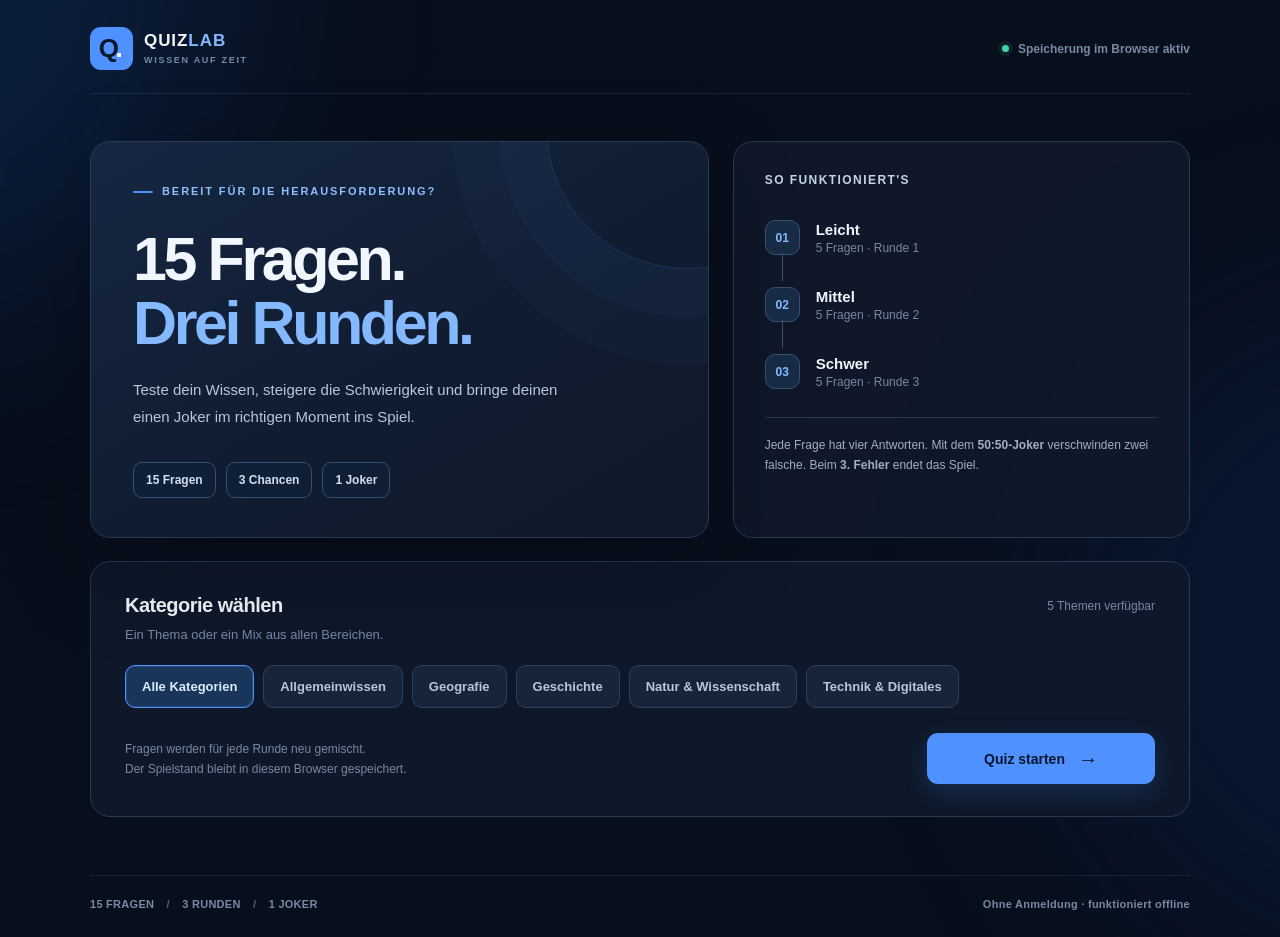
==== index.html @ cfebfe09 "Initial commit" ====
<!doctype html>
<html lang="de">
<head>
  <meta charset="utf-8">
  <meta name="viewport" content="width=device-width, initial-scale=1, viewport-fit=cover">
  <meta name="theme-color" content="#080f1c">
  <meta name="color-scheme" content="dark">
  <meta name="description" content="15 Fragen in drei Runden. Ein Joker, drei Chancen und eine detaillierte Auswertung.">
  <title>Quizlab - Das Wissensquiz</title>
  <link rel="stylesheet" href="styles.css">
  <script src="questions.js" defer></script>
  <script src="app.js" defer></script>
</head>
<body>
  <div class="page-glow page-glow--left" aria-hidden="true"></div>
  <div class="page-glow page-glow--right" aria-hidden="true"></div>
  <div class="site-shell">
    <header class="site-header">
      <a class="brand" href="index.html" aria-label="Quizlab - Startseite">
        <span class="brand-symbol" aria-hidden="true">Q<span>.</span></span>
        <span class="brand-text">QUIZ<span>LAB</span><small>WISSEN AUF ZEIT</small></span>
      </a>
      <div class="header-actions">
        <div id="save-status" class="save-status" aria-live="off">
          <span class="status-dot" aria-hidden="true"></span>
          <span class="save-status-label">Lokal gespeichert</span>
        </div>
        <button id="reset-button" class="button button--ghost button--small" type="button" hidden>Neues Spiel</button>
      </div>
    </header>
    <main id="app" class="app-content">
      <section class="loading"><h1>Quiz wird geladen ...</h1></section>
      <noscript><p>Bitte aktiviere JavaScript, um das Quiz zu spielen.</p></noscript>
    </main>
    <footer class="site-footer">
      <span>15 FRAGEN <span class="footer-separator">/</span> 3 RUNDEN <span class="footer-separator">/</span> 1 JOKER</span>
      <span>Ohne Anmeldung &middot; funktioniert offline</span>
    </footer>
  </div>
</body>
</html>
---- styles.css ----
:root{--bg:#080f1c;--surface:#111d30;--surface2:#17263c;--line:#283952;--text:#f2f6fd;--muted:#a1afc3;--subtle:#7789a3;--blue:#4f91ff;--lightblue:#84b9ff;--green:#43d4a7;--red:#ff858d;--shadow:0 32px 90px rgba(0,4,15,.28);color-scheme:dark}
*{box-sizing:border-box}html{min-height:100%;scroll-behavior:smooth}body{min-height:100vh;min-height:100dvh;margin:0;color:var(--text);background:var(--bg);font-family:Inter,ui-sans-serif,-apple-system,BlinkMacSystemFont,"Segoe UI",Roboto,Arial,sans-serif;-webkit-font-smoothing:antialiased;position:relative;overflow-x:hidden}button{font:inherit;cursor:pointer}button:disabled{cursor:not-allowed}button,a{-webkit-tap-highlight-color:transparent}button:focus-visible,a:focus-visible,summary:focus-visible{outline:3px solid var(--lightblue);outline-offset:4px}a{color:inherit}[hidden]{display:none!important}::selection{background:#2d69b8;color:white}
.page-glow{position:fixed;pointer-events:none;z-index:-1;width:660px;height:660px;border-radius:50%;filter:blur(110px);opacity:.27}.page-glow--left{left:-430px;top:-350px;background:#12478d}.page-glow--right{right:-450px;top:300px;background:#0c2e6b}
.site-shell{max-width:1100px;width:min(100% - 64px,1100px);margin:auto;min-height:100vh;min-height:100dvh;display:flex;flex-direction:column}.site-header{display:flex;align-items:center;justify-content:space-between;gap:24px;padding:27px 0 23px;border-bottom:1px solid rgba(125,155,198,.14)}.brand{display:inline-flex;gap:11px;align-items:center;text-decoration:none;flex-shrink:0}.brand-symbol{display:flex;align-items:center;justify-content:center;width:43px;height:43px;background:var(--blue);color:#05172e;border-radius:11px;font-size:26px;letter-spacing:-.13em;padding-right:5px;font-weight:900}.brand-symbol span{color:#fff}.brand-text{font-size:17px;font-weight:850;letter-spacing:.055em;line-height:1.04}.brand-text>span{color:var(--lightblue)}.brand-text small{display:block;color:var(--subtle);font-size:9px;letter-spacing:.19em;margin-top:6px;font-weight:700}.header-actions{display:flex;align-items:center;gap:22px}.save-status{display:inline-flex;align-items:center;gap:9px;font-size:12px;font-weight:600;color:var(--subtle);white-space:nowrap}.status-dot{width:7px;height:7px;border-radius:50%;background:var(--green);box-shadow:0 0 0 4px rgba(67,212,167,.09)}.save-status.is-error{color:var(--red)}.save-status.is-error .status-dot{background:var(--red)}.app-content{flex:1;padding:47px 0 58px}.site-footer{display:flex;justify-content:space-between;gap:20px;align-items:center;border-top:1px solid rgba(125,155,198,.12);padding:22px 0 27px;color:var(--subtle);font-size:11px;font-weight:600;letter-spacing:.025em}.footer-separator{color:#476082;margin:0 9px}
.button{display:inline-flex;align-items:center;justify-content:center;gap:13px;min-height:51px;padding:12px 22px;border-radius:11px;border:1px solid transparent;font-weight:750;font-size:14px;line-height:1.2;text-decoration:none;transition:background .2s,transform .2s,border-color .2s,box-shadow .2s}.button:hover:not(:disabled){transform:translateY(-1px)}.button--primary{background:var(--blue);color:#06172d;box-shadow:0 8px 24px rgba(61,137,255,.19)}.button--primary:hover:not(:disabled){background:#70a8ff}.button--ghost{background:#142036;color:var(--muted);border-color:var(--line)}.button--ghost:hover:not(:disabled){color:#fff;border-color:#39516f;background:#1a2b46}.button--small{min-height:38px;padding:9px 14px;font-size:12px}.button-arrow{font-size:20px;font-weight:400;line-height:0}.button:disabled{opacity:.62}.pill{display:inline-flex;align-items:center;gap:8px;border-radius:999px;border:1px solid #304665;padding:7px 11px;font-size:11px;font-weight:750;color:#b7c9e0;white-space:nowrap}.pill--blue{background:rgba(62,132,252,.12);border-color:rgba(78,149,255,.27);color:#9ec7ff}.eyebrow{color:#8dbeff;text-transform:uppercase;letter-spacing:.175em;font-size:11px;font-weight:850}.eyebrow::before{content:"";display:inline-block;width:20px;height:2px;background:var(--blue);border-radius:3px;margin-right:9px;vertical-align:middle}.blue-text{color:var(--lightblue)}
.welcome-layout{display:grid;grid-template-columns:minmax(0,1.15fr) minmax(300px,.85fr);gap:24px}.welcome-hero{min-height:390px;padding:39px 42px;border:1px solid var(--line);border-radius:20px;background:linear-gradient(150deg,#162742 0%,#101c30 57%,#10192b 100%);box-shadow:var(--shadow);position:relative;overflow:hidden}.welcome-hero::after{content:"";width:280px;height:280px;border:1px solid rgba(89,153,255,.17);position:absolute;top:-155px;right:-120px;border-radius:50%;box-shadow:0 0 0 48px rgba(89,153,255,.035),0 0 0 95px rgba(89,153,255,.023);pointer-events:none}.welcome-hero h1{font-size:clamp(38px,5vw,61px);line-height:1.055;letter-spacing:-.056em;margin:28px 0 20px;font-weight:840}.welcome-hero p{max-width:450px;margin:0;color:#bac7d9;font-size:15px;line-height:1.8}.hero-highlights{display:flex;flex-wrap:wrap;gap:10px;margin-top:32px}.hero-highlights span{display:inline-flex;background:rgba(16,32,54,.8);border:1px solid #345070;border-radius:9px;padding:10px 12px;font-size:12px;font-weight:700;color:#d2dff2}
.rules-card{padding:31px;background:rgba(16,26,43,.88);border:1px solid var(--line);border-radius:20px}.rules-title{margin:0 0 22px;color:#c3d4e8;font-size:12px;letter-spacing:.12em;font-weight:850;text-transform:uppercase}.rule-line{display:flex;align-items:center;gap:16px;position:relative;padding:11px 0 21px}.rule-line:not(:last-of-type)::before{content:"";position:absolute;left:17px;top:44px;bottom:-5px;width:1px;background:#355071}.rule-index{width:35px;height:35px;flex:0 0 35px;border-radius:10px;border:1px solid #345173;background:#182b45;color:var(--lightblue);display:grid;place-items:center;font-size:12px;font-weight:850}.rule-copy{display:flex;flex-direction:column;gap:3px}.rule-copy strong{font-size:15px}.rule-copy span{font-size:12px;color:var(--subtle)}.rules-foot{margin:7px 0 0;padding:17px 0 0;border-top:1px solid var(--line);color:var(--muted);font-size:12px;line-height:1.7}
.category-card{margin-top:23px;padding:32px 34px;background:rgba(16,26,43,.91);border:1px solid var(--line);border-radius:20px}.category-heading{display:flex;justify-content:space-between;align-items:start;gap:18px;margin-bottom:20px}.category-heading h2{margin:0;font-size:20px;letter-spacing:-.025em}.category-heading p{margin:8px 0 0;color:var(--subtle);font-size:13px;line-height:1.6}.category-count{color:var(--subtle);font-size:12px;white-space:nowrap;padding-top:5px}.category-grid{display:flex;flex-wrap:wrap;gap:9px}.category-choice{padding:12px 16px;min-height:43px;color:#b7c6da;background:#17253b;border:1px solid #2c405d;border-radius:10px;text-align:left;font-size:13px;font-weight:700;transition:border-color .15s,background .15s,color .15s}.category-choice:hover{color:#fff;border-color:#597ba5}.category-choice.is-selected{color:#dcecff;background:#1a355a;border-color:var(--blue);box-shadow:inset 0 0 0 1px rgba(91,165,255,.19)}.start-actions{margin-top:25px;display:flex;align-items:center;justify-content:space-between;gap:22px}.start-note{color:var(--subtle);font-size:12px;line-height:1.7}.start-actions .button{flex:0 0 228px}
.game-container,.results-container{max-width:880px;margin:0 auto}.resume-note{margin:0 0 18px;border:1px solid #2c507a;border-radius:11px;padding:11px 15px;background:rgba(48,106,176,.1);font-size:12px;color:#9fc9ff}.game-header{margin-bottom:25px}.game-header-top{display:flex;align-items:center;justify-content:space-between;gap:15px;margin-bottom:17px}.game-heading{display:flex;flex-direction:column;gap:6px}.game-heading h2{margin:0;font-size:20px;line-height:1.2;letter-spacing:-.025em}.subheading{color:var(--subtle);font-size:12px;font-weight:650}.game-meta{display:flex;align-items:center;gap:9px;flex-wrap:wrap;justify-content:flex-end}.meta-stat{display:inline-flex;align-items:center;gap:10px;padding:11px 13px;min-height:45px;border:1px solid var(--line);border-radius:11px;background:#142136}.meta-stat>small{color:var(--subtle);font-size:10px;font-weight:750;text-transform:uppercase;letter-spacing:.075em}.meta-stat>strong{font-size:13px;font-variant-numeric:tabular-nums;white-space:nowrap}.life-dots{display:inline-flex;align-items:center;gap:5px}.life-dot{display:inline-block;width:9px;height:9px;border-radius:50%;background:#fa737e;box-shadow:0 0 0 3px rgba(250,115,126,.10)}.life-dot.is-empty{background:#46536c;box-shadow:none}
.round-tabs{display:grid;grid-template-columns:repeat(3,minmax(0,1fr));gap:9px}.round-tab{display:flex;align-items:center;gap:12px;padding:14px 16px;min-height:68px;border:1px solid var(--line);border-radius:12px;background:#101a2b;opacity:.71}.round-tab.is-active{opacity:1;border-color:#3a6baa;background:#142741}.round-tab.is-complete{opacity:1;border-color:#304961}.round-tab-number{display:grid;flex:0 0 34px;width:34px;height:34px;place-items:center;background:#1d2c43;border-radius:9px;color:#7e9fc5;font-size:12px;font-weight:800}.round-tab.is-active .round-tab-number{background:#2d64aa;color:#fff}.round-tab.is-complete .round-tab-number{background:#143d3d;color:#7ce5c0}.round-tab-copy{display:flex;flex-direction:column;min-width:0;gap:2px}.round-tab-copy small{text-transform:uppercase;font-size:9px;letter-spacing:.1em;color:var(--subtle);font-weight:800}.round-tab-copy strong{font-size:13px;white-space:nowrap}.progress-row{display:flex;justify-content:space-between;margin:23px 0 10px;color:var(--subtle);font-size:12px;font-weight:650}.progress-row strong{color:#e5f0ff;font-weight:750}.progress-rail{height:6px;border-radius:9px;overflow:hidden;background:#1c2a3f}.progress-fill{height:100%;width:0;background:linear-gradient(90deg,#326abf,#6eafff);border-radius:9px;transition:width .28s ease}
.question-card{background:#111d30;border:1px solid var(--line);border-radius:20px;padding:clamp(25px,5vw,43px);box-shadow:var(--shadow)}.question-tagline{display:flex;align-items:center;gap:9px;flex-wrap:wrap}.question-number{color:#7fb5ff;font-size:12px;font-weight:850;letter-spacing:.04em}.question-card h1{margin:18px 0 11px;font-size:clamp(25px,3.6vw,35px);font-weight:780;line-height:1.33;letter-spacing:-.036em}.question-subtext{color:var(--subtle);margin:0 0 26px;font-size:13px;line-height:1.6}.answers-grid{display:grid;grid-template-columns:repeat(2,minmax(0,1fr));gap:11px}.answer{min-width:0;min-height:88px;width:100%;display:flex;align-items:center;gap:14px;padding:17px 16px;text-align:left;border-radius:12px;border:1px solid #2e415e;background:#17263c;color:#e5edfa;transition:border-color .17s,background .17s,transform .17s}.answer:not(:disabled):hover{border-color:var(--blue);background:#1b3151;transform:translateY(-1px)}.answer-letter{display:grid;flex:0 0 32px;width:32px;height:32px;place-items:center;border-radius:8px;background:#273955;color:#aac3e1;font-size:12px;font-weight:850}.answer-text{flex:1;min-width:0;font-size:14px;line-height:1.5;font-weight:620;overflow-wrap:anywhere}.answer-mark{font-size:19px;line-height:1;font-weight:800;margin-left:auto}.answer:disabled{cursor:default}.answer.is-neutral{opacity:.55}.answer.is-correct{background:rgba(28,117,93,.21);border-color:#379a7b;color:#d9fff3}.answer.is-correct .answer-letter{background:#1b7158;color:white}.answer.is-correct .answer-mark{color:#55ddb3}.answer.is-wrong{background:rgba(154,52,66,.2);border-color:#b85664;color:#ffe8ea}.answer.is-wrong .answer-letter{background:#823a48;color:white}.answer.is-wrong .answer-mark{color:#ff8994}.answer.is-removed{opacity:.5;background:transparent;border-style:dashed;border-color:#39475d}.answer.is-removed .answer-text{color:#7d8ca4;font-style:italic;font-weight:500}.answer.is-removed .answer-letter{background:#1b293c;color:#647a96}
.feedback{display:flex;gap:13px;align-items:flex-start;border-radius:12px;padding:18px 19px;margin-top:21px;line-height:1.55;background:rgba(32,128,101,.11);border:1px solid rgba(60,179,139,.4)}.feedback.is-wrong{background:rgba(164,66,78,.1);border-color:rgba(231,105,119,.38)}.feedback-icon{display:grid;place-items:center;flex:0 0 28px;width:28px;height:28px;border-radius:50%;color:#0a2e25;background:var(--green);font-weight:900}.feedback.is-wrong .feedback-icon{background:var(--red);color:#40121c}.feedback strong{display:block;font-size:14px;margin:1px 0 3px}.feedback p{margin:0;font-size:12px;color:#b7c9d9}.question-actions{border-top:1px solid var(--line);margin-top:27px;padding-top:22px;display:flex;justify-content:space-between;align-items:center;gap:15px}.joker-button{min-height:48px;display:inline-flex;align-items:center;gap:12px;border-radius:11px;border:1px solid #375579;background:#1a2d48;color:#cfe3ff;padding:9px 15px 9px 9px;font-size:12px;font-weight:800}.joker-button:hover:not(:disabled){background:#213d60;border-color:var(--blue)}.joker-button:disabled{border-color:#2b3749;background:#172234;color:var(--subtle)}.joker-icon{display:inline-grid;place-items:center;min-width:50px;min-height:29px;padding:0 5px;border-radius:7px;color:#071a33;font-size:12px;font-weight:900;background:var(--lightblue)}.joker-button:disabled .joker-icon{background:#3c4d65;color:#aebcd1}.keyboard-hint{margin:0;font-size:11px;color:var(--subtle);text-align:right}.question-actions .button{min-width:179px}
.round-intro-card{max-width:800px;margin:4px auto;border:1px solid var(--line);border-radius:20px;background:linear-gradient(147deg,#162a47,#101b2d 65%);padding:clamp(28px,7vw,62px);box-shadow:var(--shadow);overflow:hidden}.round-intro-card h1{font-size:clamp(36px,5vw,56px);line-height:1.14;letter-spacing:-.05em;margin:24px 0 16px}.round-intro-card>p{color:#afc0d7;line-height:1.75;max-width:510px}.intermission-stats{display:flex;flex-wrap:wrap;gap:12px;margin:31px 0 34px}.intermission-stat{border:1px solid #355070;border-radius:11px;padding:15px 19px;background:#162944;min-width:122px}.intermission-stat strong{display:block;font-variant-numeric:tabular-nums;font-size:22px;line-height:1.2}.intermission-stat small{display:block;color:var(--subtle);margin-top:6px;font-size:11px}
.result-hero{background:linear-gradient(150deg,#162b49 0%,#101c30 64%);border:1px solid #335279;border-radius:20px;padding:clamp(26px,5vw,42px)}.result-state{display:inline-flex;align-items:center;gap:10px;font-size:12px;font-weight:800;letter-spacing:.13em;color:#a3c9ff;text-transform:uppercase}.result-state-icon{display:grid;place-items:center;width:27px;height:27px;border-radius:50%;border:1px solid #4f93ec;color:#a0caff;font-size:16px}.result-hero h1{font-size:clamp(32px,4vw,45px);letter-spacing:-.049em;line-height:1.13;margin:21px 0 11px}.result-description{color:#b3c4d9;line-height:1.7;max-width:620px;margin:0 0 27px;font-size:14px}.result-stats{display:grid;grid-template-columns:repeat(4,minmax(0,1fr));gap:11px}.result-stat{background:rgba(11,22,40,.7);border:1px solid #304763;border-radius:11px;min-height:98px;padding:17px;display:flex;flex-direction:column;justify-content:center;gap:7px}.result-stat strong{font-size:clamp(23px,3.1vw,30px);letter-spacing:-.03em;line-height:1.1;font-variant-numeric:tabular-nums}.result-stat small{color:var(--muted);font-size:11px;font-weight:650}.insights-grid{display:grid;grid-template-columns:repeat(2,minmax(0,1fr));gap:14px;margin-top:17px}.insight-card{background:#111d30;border:1px solid var(--line);border-radius:15px;padding:25px}.insight-label{font-size:11px;font-weight:800;letter-spacing:.1em;text-transform:uppercase;color:var(--subtle);margin:0 0 15px}.insight-card h2{font-size:17px;line-height:1.4;margin:0 0 10px}.insight-card p{color:var(--muted);margin:0;line-height:1.6;font-size:13px;overflow-wrap:anywhere}.insight-value{color:#8dbdff;font-weight:850}.history-card{margin-top:17px;border:1px solid var(--line);border-radius:15px;background:#111d30;overflow:hidden}.history-card summary{list-style:none;cursor:pointer;font-size:14px;font-weight:750;display:flex;justify-content:space-between;padding:22px 25px;gap:12px}.history-card summary::-webkit-details-marker{display:none}.history-card summary::after{content:"+";color:var(--lightblue);font-size:20px;line-height:14px}.history-card[open] summary::after{content:"-"}.history-list{border-top:1px solid var(--line)}.history-row{padding:14px 25px;display:flex;align-items:flex-start;gap:13px;border-top:1px solid rgba(67,89,119,.38)}.history-row:first-child{border-top:0}.history-outcome{display:grid;place-items:center;width:22px;height:22px;flex:0 0 22px;border-radius:7px;background:#184d3c;color:#74e2ba;font-weight:850;font-size:12px}.history-outcome.is-wrong{background:#583038;color:#ff9da5}.history-copy{min-width:0;flex:1}.history-copy strong{display:block;font-size:12px;line-height:1.5;font-weight:700}.history-copy small{display:block;margin-top:4px;color:var(--subtle);font-size:11px;line-height:1.6}.history-time{white-space:nowrap;font-size:12px;font-weight:750;color:#9db3ce;font-variant-numeric:tabular-nums}.result-actions{display:flex;gap:15px;align-items:center;justify-content:space-between;margin-top:22px}.result-actions p{margin:0;color:var(--subtle);font-size:12px}.loading{color:var(--muted);padding:30px 0}.loading h1{font-size:18px;font-weight:600}
@media(max-width:800px){.site-shell{width:min(100% - 36px,740px)}.app-content{padding-top:29px}.welcome-layout{grid-template-columns:1fr;gap:15px}.welcome-hero{min-height:0}.rules-card{padding:25px}.rule-line{padding-bottom:12px}.rule-line:not(:last-of-type)::before{bottom:-3px}.category-card{margin-top:15px}.question-card{padding:28px}}
@media(max-width:600px){.site-shell{width:min(100% - 28px,500px)}.site-header{gap:10px;padding:17px 0}.brand-symbol{width:39px;height:39px;font-size:23px}.brand-text{font-size:15px}.brand-text small{font-size:8px}.header-actions{gap:8px}.save-status{display:none}.app-content{padding:19px 0 40px}.welcome-hero{padding:30px 24px}.welcome-hero h1{margin-top:22px;font-size:clamp(36px,9vw,49px)}.welcome-hero p{font-size:13px}.hero-highlights{margin-top:25px}.hero-highlights span{font-size:11px;padding:8px 10px}.category-card{padding:25px 22px}.category-heading{display:block}.category-count{display:none}.category-choice{font-size:12px;padding:11px 12px}.start-actions{align-items:stretch;flex-direction:column-reverse;gap:11px}.start-actions .button{flex:auto;width:100%}.start-note{text-align:center}.game-header-top{flex-direction:column;align-items:stretch;gap:15px}.game-meta{justify-content:flex-start}.meta-stat{padding:9px 12px;min-height:41px}.round-tab{padding:10px 8px;gap:6px;min-height:57px}.round-tab-number{width:27px;height:27px;flex-basis:27px;font-size:11px}.round-tab-copy small{font-size:8px}.round-tab-copy strong{font-size:11px}.question-card{padding:24px 18px;border-radius:15px}.question-card h1{font-size:clamp(23px,6vw,29px)}.answers-grid{grid-template-columns:1fr;gap:9px}.answer{min-height:68px;padding:12px 13px}.answer-text{font-size:13px}.question-actions{align-items:stretch;flex-wrap:wrap}.joker-button{min-height:45px}.keyboard-hint{flex:1;align-self:center}.question-actions .button{width:100%}.result-stats{grid-template-columns:repeat(2,minmax(0,1fr))}.insights-grid{grid-template-columns:1fr;gap:10px}.insight-card{padding:21px}.history-row{padding:14px 16px}.history-card summary{padding:20px 17px}.result-actions{align-items:stretch;flex-direction:column-reverse}.result-actions .button{width:100%}.site-footer{align-items:start;flex-direction:column;gap:6px;font-size:10px}}
@media(prefers-reduced-motion:reduce){*,*::before,*::after{scroll-behavior:auto!important;transition-duration:.001ms!important;animation-duration:.001ms!important}}
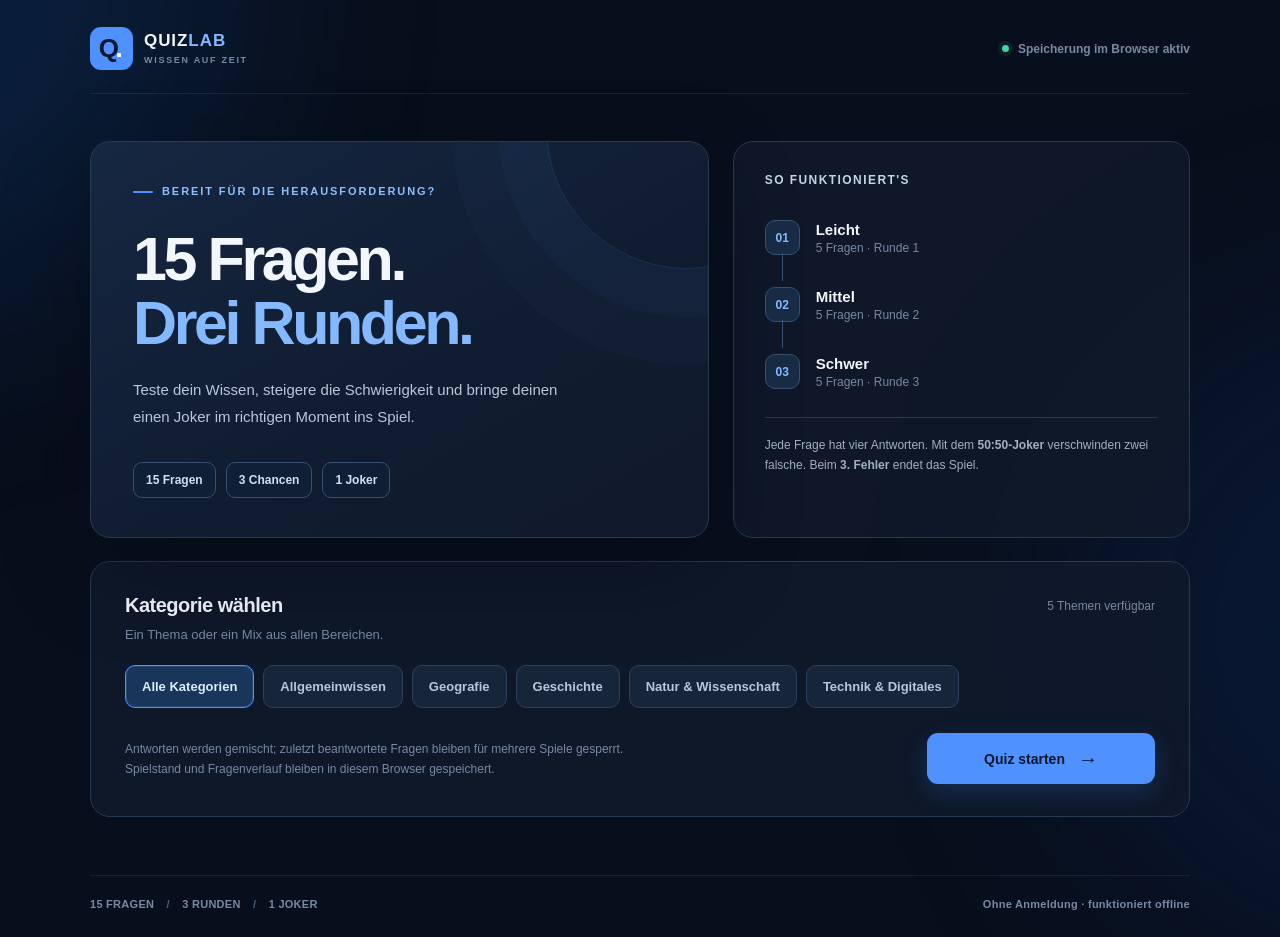
==== commit 471db82b: "mindfagg: Dateien synchronisieren" ====
--- a/index.html
+++ b/index.html
@@ -7,6 +7,11 @@
   <meta name="color-scheme" content="dark">
   <meta name="description" content="15 Fragen in drei Runden. Ein Joker, drei Chancen und eine detaillierte Auswertung.">
   <title>Quizlab - Das Wissensquiz</title>
+  <link rel="manifest" href="manifest.webmanifest">
+  <link rel="icon" type="image/png" sizes="192x192" href="icons/icon-192.png">
+  <link rel="apple-touch-icon" href="icons/icon-192.png">
+  <meta name="apple-mobile-web-app-capable" content="yes">
+  <meta name="apple-mobile-web-app-status-bar-style" content="black-translucent">
   <link rel="stylesheet" href="styles.css">
   <script src="questions.js" defer></script>
   <script src="app.js" defer></script>
@@ -21,6 +26,7 @@
         <span class="brand-text">QUIZ<span>LAB</span><small>WISSEN AUF ZEIT</small></span>
       </a>
       <div class="header-actions">
+        <button id="install-button" class="button button--ghost button--small" type="button" hidden>App installieren</button>
         <div id="save-status" class="save-status" aria-live="off">
           <span class="status-dot" aria-hidden="true"></span>
           <span class="save-status-label">Lokal gespeichert</span>
@@ -37,5 +43,6 @@
       <span>Ohne Anmeldung &middot; funktioniert offline</span>
     </footer>
   </div>
+  <div id="restore-toast" class="restore-toast" role="status" aria-live="polite" aria-atomic="true" hidden></div>
 </body>
 </html>
--- a/styles.css
+++ b/styles.css
@@ -6,12 +6,12 @@
 .welcome-layout{display:grid;grid-template-columns:minmax(0,1.15fr) minmax(300px,.85fr);gap:24px}.welcome-hero{min-height:390px;padding:39px 42px;border:1px solid var(--line);border-radius:20px;background:linear-gradient(150deg,#162742 0%,#101c30 57%,#10192b 100%);box-shadow:var(--shadow);position:relative;overflow:hidden}.welcome-hero::after{content:"";width:280px;height:280px;border:1px solid rgba(89,153,255,.17);position:absolute;top:-155px;right:-120px;border-radius:50%;box-shadow:0 0 0 48px rgba(89,153,255,.035),0 0 0 95px rgba(89,153,255,.023);pointer-events:none}.welcome-hero h1{font-size:clamp(38px,5vw,61px);line-height:1.055;letter-spacing:-.056em;margin:28px 0 20px;font-weight:840}.welcome-hero p{max-width:450px;margin:0;color:#bac7d9;font-size:15px;line-height:1.8}.hero-highlights{display:flex;flex-wrap:wrap;gap:10px;margin-top:32px}.hero-highlights span{display:inline-flex;background:rgba(16,32,54,.8);border:1px solid #345070;border-radius:9px;padding:10px 12px;font-size:12px;font-weight:700;color:#d2dff2}
 .rules-card{padding:31px;background:rgba(16,26,43,.88);border:1px solid var(--line);border-radius:20px}.rules-title{margin:0 0 22px;color:#c3d4e8;font-size:12px;letter-spacing:.12em;font-weight:850;text-transform:uppercase}.rule-line{display:flex;align-items:center;gap:16px;position:relative;padding:11px 0 21px}.rule-line:not(:last-of-type)::before{content:"";position:absolute;left:17px;top:44px;bottom:-5px;width:1px;background:#355071}.rule-index{width:35px;height:35px;flex:0 0 35px;border-radius:10px;border:1px solid #345173;background:#182b45;color:var(--lightblue);display:grid;place-items:center;font-size:12px;font-weight:850}.rule-copy{display:flex;flex-direction:column;gap:3px}.rule-copy strong{font-size:15px}.rule-copy span{font-size:12px;color:var(--subtle)}.rules-foot{margin:7px 0 0;padding:17px 0 0;border-top:1px solid var(--line);color:var(--muted);font-size:12px;line-height:1.7}
 .category-card{margin-top:23px;padding:32px 34px;background:rgba(16,26,43,.91);border:1px solid var(--line);border-radius:20px}.category-heading{display:flex;justify-content:space-between;align-items:start;gap:18px;margin-bottom:20px}.category-heading h2{margin:0;font-size:20px;letter-spacing:-.025em}.category-heading p{margin:8px 0 0;color:var(--subtle);font-size:13px;line-height:1.6}.category-count{color:var(--subtle);font-size:12px;white-space:nowrap;padding-top:5px}.category-grid{display:flex;flex-wrap:wrap;gap:9px}.category-choice{padding:12px 16px;min-height:43px;color:#b7c6da;background:#17253b;border:1px solid #2c405d;border-radius:10px;text-align:left;font-size:13px;font-weight:700;transition:border-color .15s,background .15s,color .15s}.category-choice:hover{color:#fff;border-color:#597ba5}.category-choice.is-selected{color:#dcecff;background:#1a355a;border-color:var(--blue);box-shadow:inset 0 0 0 1px rgba(91,165,255,.19)}.start-actions{margin-top:25px;display:flex;align-items:center;justify-content:space-between;gap:22px}.start-note{color:var(--subtle);font-size:12px;line-height:1.7}.start-actions .button{flex:0 0 228px}
-.game-container,.results-container{max-width:880px;margin:0 auto}.resume-note{margin:0 0 18px;border:1px solid #2c507a;border-radius:11px;padding:11px 15px;background:rgba(48,106,176,.1);font-size:12px;color:#9fc9ff}.game-header{margin-bottom:25px}.game-header-top{display:flex;align-items:center;justify-content:space-between;gap:15px;margin-bottom:17px}.game-heading{display:flex;flex-direction:column;gap:6px}.game-heading h2{margin:0;font-size:20px;line-height:1.2;letter-spacing:-.025em}.subheading{color:var(--subtle);font-size:12px;font-weight:650}.game-meta{display:flex;align-items:center;gap:9px;flex-wrap:wrap;justify-content:flex-end}.meta-stat{display:inline-flex;align-items:center;gap:10px;padding:11px 13px;min-height:45px;border:1px solid var(--line);border-radius:11px;background:#142136}.meta-stat>small{color:var(--subtle);font-size:10px;font-weight:750;text-transform:uppercase;letter-spacing:.075em}.meta-stat>strong{font-size:13px;font-variant-numeric:tabular-nums;white-space:nowrap}.life-dots{display:inline-flex;align-items:center;gap:5px}.life-dot{display:inline-block;width:9px;height:9px;border-radius:50%;background:#fa737e;box-shadow:0 0 0 3px rgba(250,115,126,.10)}.life-dot.is-empty{background:#46536c;box-shadow:none}
-.round-tabs{display:grid;grid-template-columns:repeat(3,minmax(0,1fr));gap:9px}.round-tab{display:flex;align-items:center;gap:12px;padding:14px 16px;min-height:68px;border:1px solid var(--line);border-radius:12px;background:#101a2b;opacity:.71}.round-tab.is-active{opacity:1;border-color:#3a6baa;background:#142741}.round-tab.is-complete{opacity:1;border-color:#304961}.round-tab-number{display:grid;flex:0 0 34px;width:34px;height:34px;place-items:center;background:#1d2c43;border-radius:9px;color:#7e9fc5;font-size:12px;font-weight:800}.round-tab.is-active .round-tab-number{background:#2d64aa;color:#fff}.round-tab.is-complete .round-tab-number{background:#143d3d;color:#7ce5c0}.round-tab-copy{display:flex;flex-direction:column;min-width:0;gap:2px}.round-tab-copy small{text-transform:uppercase;font-size:9px;letter-spacing:.1em;color:var(--subtle);font-weight:800}.round-tab-copy strong{font-size:13px;white-space:nowrap}.progress-row{display:flex;justify-content:space-between;margin:23px 0 10px;color:var(--subtle);font-size:12px;font-weight:650}.progress-row strong{color:#e5f0ff;font-weight:750}.progress-rail{height:6px;border-radius:9px;overflow:hidden;background:#1c2a3f}.progress-fill{height:100%;width:0;background:linear-gradient(90deg,#326abf,#6eafff);border-radius:9px;transition:width .28s ease}
+.game-container,.results-container{max-width:880px;margin:0 auto}.restore-toast{position:fixed;z-index:20;bottom:calc(24px + env(safe-area-inset-bottom));left:50%;width:max-content;max-width:calc(100% - 28px);padding:13px 18px;border:1px solid #4273a8;border-radius:12px;background:#182d47;color:#dbeeff;text-align:center;font-size:13px;font-weight:700;line-height:1.5;box-shadow:0 16px 44px rgba(0,4,15,.45);pointer-events:none;animation:toast-lifetime 3.5s ease-in-out both}@keyframes toast-lifetime{0%{opacity:0;transform:translate(-50%,10px)}10%,85%{opacity:1;transform:translate(-50%,0)}100%{opacity:0;transform:translate(-50%,6px)}}.game-header{margin-bottom:25px}.game-header-top{display:flex;align-items:center;justify-content:space-between;gap:15px;margin-bottom:17px}.game-heading{display:flex;flex:1;min-width:0;flex-direction:column;gap:6px}.game-heading-title-row{display:flex;align-items:center;justify-content:space-between;gap:12px}.game-heading h2{margin:0;font-size:20px;line-height:1.2;letter-spacing:-.025em}.game-heading-reset{display:none}.subheading{color:var(--subtle);font-size:12px;font-weight:650}.game-meta{display:flex;align-items:center;gap:9px;flex-wrap:wrap;justify-content:flex-end}.game-meta-actions{display:inline-flex;align-items:center;gap:9px;max-width:100%}.meta-stat{display:inline-flex;align-items:center;gap:10px;padding:11px 13px;min-height:45px;border:1px solid var(--line);border-radius:11px;background:#142136}.meta-stat>small{color:var(--subtle);font-size:10px;font-weight:750;text-transform:uppercase;letter-spacing:.075em}.meta-stat>strong{font-size:13px;font-variant-numeric:tabular-nums;white-space:nowrap}.life-dots{display:inline-flex;align-items:center;gap:5px}.life-dot{display:inline-block;width:9px;height:9px;border-radius:50%;background:#fa737e;box-shadow:0 0 0 3px rgba(250,115,126,.10)}.life-dot.is-empty{background:#46536c;box-shadow:none}
+.round-tabs{display:grid;grid-template-columns:repeat(3,minmax(0,1fr));gap:9px}.round-tab{display:flex;align-items:center;gap:12px;padding:14px 16px;min-height:68px;border:1px solid var(--line);border-radius:12px;background:#101a2b;opacity:.71}.round-tab.is-active{opacity:1;border-color:#3a6baa;background:#142741}.round-tab.is-complete{opacity:1;border-color:#304961}.round-tab-number{display:grid;flex:0 0 34px;width:34px;height:34px;place-items:center;background:#1d2c43;border-radius:9px;color:#7e9fc5;font-size:12px;font-weight:800}.round-tab.is-active .round-tab-number{background:#2d64aa;color:#fff}.round-tab.is-complete .round-tab-number{background:#143d3d;color:#7ce5c0}.round-tab-copy{display:flex;flex-direction:column;min-width:0;gap:2px}.round-tab-copy small{text-transform:uppercase;font-size:9px;letter-spacing:.1em;color:var(--subtle);font-weight:800}.round-tab-copy strong{font-size:13px;white-space:nowrap}.progress-rail{width:100%;height:6px;margin-top:8px;border-radius:9px;overflow:hidden;background:#1c2a3f}.progress-fill{height:100%;width:0;background:linear-gradient(90deg,#326abf,#6eafff);border-radius:9px;transition:width .28s ease}
 .question-card{background:#111d30;border:1px solid var(--line);border-radius:20px;padding:clamp(25px,5vw,43px);box-shadow:var(--shadow)}.question-tagline{display:flex;align-items:center;gap:9px;flex-wrap:wrap}.question-number{color:#7fb5ff;font-size:12px;font-weight:850;letter-spacing:.04em}.question-card h1{margin:18px 0 11px;font-size:clamp(25px,3.6vw,35px);font-weight:780;line-height:1.33;letter-spacing:-.036em}.question-subtext{color:var(--subtle);margin:0 0 26px;font-size:13px;line-height:1.6}.answers-grid{display:grid;grid-template-columns:repeat(2,minmax(0,1fr));gap:11px}.answer{min-width:0;min-height:88px;width:100%;display:flex;align-items:center;gap:14px;padding:17px 16px;text-align:left;border-radius:12px;border:1px solid #2e415e;background:#17263c;color:#e5edfa;transition:border-color .17s,background .17s,transform .17s}.answer:not(:disabled):hover{border-color:var(--blue);background:#1b3151;transform:translateY(-1px)}.answer-letter{display:grid;flex:0 0 32px;width:32px;height:32px;place-items:center;border-radius:8px;background:#273955;color:#aac3e1;font-size:12px;font-weight:850}.answer-text{flex:1;min-width:0;font-size:14px;line-height:1.5;font-weight:620;overflow-wrap:anywhere}.answer-mark{font-size:19px;line-height:1;font-weight:800;margin-left:auto}.answer:disabled{cursor:default}.answer.is-neutral{opacity:.55}.answer.is-correct{background:rgba(28,117,93,.21);border-color:#379a7b;color:#d9fff3}.answer.is-correct .answer-letter{background:#1b7158;color:white}.answer.is-correct .answer-mark{color:#55ddb3}.answer.is-wrong{background:rgba(154,52,66,.2);border-color:#b85664;color:#ffe8ea}.answer.is-wrong .answer-letter{background:#823a48;color:white}.answer.is-wrong .answer-mark{color:#ff8994}.answer.is-removed{opacity:.5;background:transparent;border-style:dashed;border-color:#39475d}.answer.is-removed .answer-text{color:#7d8ca4;font-style:italic;font-weight:500}.answer.is-removed .answer-letter{background:#1b293c;color:#647a96}
-.feedback{display:flex;gap:13px;align-items:flex-start;border-radius:12px;padding:18px 19px;margin-top:21px;line-height:1.55;background:rgba(32,128,101,.11);border:1px solid rgba(60,179,139,.4)}.feedback.is-wrong{background:rgba(164,66,78,.1);border-color:rgba(231,105,119,.38)}.feedback-icon{display:grid;place-items:center;flex:0 0 28px;width:28px;height:28px;border-radius:50%;color:#0a2e25;background:var(--green);font-weight:900}.feedback.is-wrong .feedback-icon{background:var(--red);color:#40121c}.feedback strong{display:block;font-size:14px;margin:1px 0 3px}.feedback p{margin:0;font-size:12px;color:#b7c9d9}.question-actions{border-top:1px solid var(--line);margin-top:27px;padding-top:22px;display:flex;justify-content:space-between;align-items:center;gap:15px}.joker-button{min-height:48px;display:inline-flex;align-items:center;gap:12px;border-radius:11px;border:1px solid #375579;background:#1a2d48;color:#cfe3ff;padding:9px 15px 9px 9px;font-size:12px;font-weight:800}.joker-button:hover:not(:disabled){background:#213d60;border-color:var(--blue)}.joker-button:disabled{border-color:#2b3749;background:#172234;color:var(--subtle)}.joker-icon{display:inline-grid;place-items:center;min-width:50px;min-height:29px;padding:0 5px;border-radius:7px;color:#071a33;font-size:12px;font-weight:900;background:var(--lightblue)}.joker-button:disabled .joker-icon{background:#3c4d65;color:#aebcd1}.keyboard-hint{margin:0;font-size:11px;color:var(--subtle);text-align:right}.question-actions .button{min-width:179px}
+.feedback{display:flex;gap:13px;align-items:flex-start;border-radius:12px;padding:18px 19px;margin-top:21px;line-height:1.55;background:rgba(32,128,101,.11);border:1px solid rgba(60,179,139,.4)}.feedback.is-wrong{background:rgba(164,66,78,.1);border-color:rgba(231,105,119,.38)}.feedback-icon{display:grid;place-items:center;flex:0 0 28px;width:28px;height:28px;border-radius:50%;color:#0a2e25;background:var(--green);font-weight:900}.feedback.is-wrong .feedback-icon{background:var(--red);color:#40121c}.feedback strong{display:block;font-size:14px;margin:1px 0 3px}.feedback p{margin:0;font-size:12px;color:#b7c9d9}.question-actions{border-top:1px solid var(--line);margin-top:27px;padding-top:22px;display:flex;justify-content:flex-end;align-items:center;gap:15px}.joker-button{min-height:45px;display:inline-flex;align-items:center;gap:8px;border-radius:11px;border:1px solid #375579;background:#1a2d48;color:#cfe3ff;padding:7px 11px 7px 7px;font-size:12px;font-weight:800;white-space:nowrap}.joker-button:hover:not(:disabled){background:#213d60;border-color:var(--blue)}.joker-button:disabled{border-color:#2b3749;background:#172234;color:var(--subtle)}.joker-icon{display:inline-grid;place-items:center;min-width:45px;min-height:29px;padding:0 5px;border-radius:7px;color:#071a33;font-size:12px;font-weight:900;background:var(--lightblue)}.joker-button:disabled .joker-icon{background:#3c4d65;color:#aebcd1}.keyboard-hint{margin:0;font-size:11px;color:var(--subtle);text-align:right}.question-actions .button{min-width:179px}
 .round-intro-card{max-width:800px;margin:4px auto;border:1px solid var(--line);border-radius:20px;background:linear-gradient(147deg,#162a47,#101b2d 65%);padding:clamp(28px,7vw,62px);box-shadow:var(--shadow);overflow:hidden}.round-intro-card h1{font-size:clamp(36px,5vw,56px);line-height:1.14;letter-spacing:-.05em;margin:24px 0 16px}.round-intro-card>p{color:#afc0d7;line-height:1.75;max-width:510px}.intermission-stats{display:flex;flex-wrap:wrap;gap:12px;margin:31px 0 34px}.intermission-stat{border:1px solid #355070;border-radius:11px;padding:15px 19px;background:#162944;min-width:122px}.intermission-stat strong{display:block;font-variant-numeric:tabular-nums;font-size:22px;line-height:1.2}.intermission-stat small{display:block;color:var(--subtle);margin-top:6px;font-size:11px}
 .result-hero{background:linear-gradient(150deg,#162b49 0%,#101c30 64%);border:1px solid #335279;border-radius:20px;padding:clamp(26px,5vw,42px)}.result-state{display:inline-flex;align-items:center;gap:10px;font-size:12px;font-weight:800;letter-spacing:.13em;color:#a3c9ff;text-transform:uppercase}.result-state-icon{display:grid;place-items:center;width:27px;height:27px;border-radius:50%;border:1px solid #4f93ec;color:#a0caff;font-size:16px}.result-hero h1{font-size:clamp(32px,4vw,45px);letter-spacing:-.049em;line-height:1.13;margin:21px 0 11px}.result-description{color:#b3c4d9;line-height:1.7;max-width:620px;margin:0 0 27px;font-size:14px}.result-stats{display:grid;grid-template-columns:repeat(4,minmax(0,1fr));gap:11px}.result-stat{background:rgba(11,22,40,.7);border:1px solid #304763;border-radius:11px;min-height:98px;padding:17px;display:flex;flex-direction:column;justify-content:center;gap:7px}.result-stat strong{font-size:clamp(23px,3.1vw,30px);letter-spacing:-.03em;line-height:1.1;font-variant-numeric:tabular-nums}.result-stat small{color:var(--muted);font-size:11px;font-weight:650}.insights-grid{display:grid;grid-template-columns:repeat(2,minmax(0,1fr));gap:14px;margin-top:17px}.insight-card{background:#111d30;border:1px solid var(--line);border-radius:15px;padding:25px}.insight-label{font-size:11px;font-weight:800;letter-spacing:.1em;text-transform:uppercase;color:var(--subtle);margin:0 0 15px}.insight-card h2{font-size:17px;line-height:1.4;margin:0 0 10px}.insight-card p{color:var(--muted);margin:0;line-height:1.6;font-size:13px;overflow-wrap:anywhere}.insight-value{color:#8dbdff;font-weight:850}.history-card{margin-top:17px;border:1px solid var(--line);border-radius:15px;background:#111d30;overflow:hidden}.history-card summary{list-style:none;cursor:pointer;font-size:14px;font-weight:750;display:flex;justify-content:space-between;padding:22px 25px;gap:12px}.history-card summary::-webkit-details-marker{display:none}.history-card summary::after{content:"+";color:var(--lightblue);font-size:20px;line-height:14px}.history-card[open] summary::after{content:"-"}.history-list{border-top:1px solid var(--line)}.history-row{padding:14px 25px;display:flex;align-items:flex-start;gap:13px;border-top:1px solid rgba(67,89,119,.38)}.history-row:first-child{border-top:0}.history-outcome{display:grid;place-items:center;width:22px;height:22px;flex:0 0 22px;border-radius:7px;background:#184d3c;color:#74e2ba;font-weight:850;font-size:12px}.history-outcome.is-wrong{background:#583038;color:#ff9da5}.history-copy{min-width:0;flex:1}.history-copy strong{display:block;font-size:12px;line-height:1.5;font-weight:700}.history-copy small{display:block;margin-top:4px;color:var(--subtle);font-size:11px;line-height:1.6}.history-time{white-space:nowrap;font-size:12px;font-weight:750;color:#9db3ce;font-variant-numeric:tabular-nums}.result-actions{display:flex;gap:15px;align-items:center;justify-content:space-between;margin-top:22px}.result-actions p{margin:0;color:var(--subtle);font-size:12px}.loading{color:var(--muted);padding:30px 0}.loading h1{font-size:18px;font-weight:600}
 @media(max-width:800px){.site-shell{width:min(100% - 36px,740px)}.app-content{padding-top:29px}.welcome-layout{grid-template-columns:1fr;gap:15px}.welcome-hero{min-height:0}.rules-card{padding:25px}.rule-line{padding-bottom:12px}.rule-line:not(:last-of-type)::before{bottom:-3px}.category-card{margin-top:15px}.question-card{padding:28px}}
-@media(max-width:600px){.site-shell{width:min(100% - 28px,500px)}.site-header{gap:10px;padding:17px 0}.brand-symbol{width:39px;height:39px;font-size:23px}.brand-text{font-size:15px}.brand-text small{font-size:8px}.header-actions{gap:8px}.save-status{display:none}.app-content{padding:19px 0 40px}.welcome-hero{padding:30px 24px}.welcome-hero h1{margin-top:22px;font-size:clamp(36px,9vw,49px)}.welcome-hero p{font-size:13px}.hero-highlights{margin-top:25px}.hero-highlights span{font-size:11px;padding:8px 10px}.category-card{padding:25px 22px}.category-heading{display:block}.category-count{display:none}.category-choice{font-size:12px;padding:11px 12px}.start-actions{align-items:stretch;flex-direction:column-reverse;gap:11px}.start-actions .button{flex:auto;width:100%}.start-note{text-align:center}.game-header-top{flex-direction:column;align-items:stretch;gap:15px}.game-meta{justify-content:flex-start}.meta-stat{padding:9px 12px;min-height:41px}.round-tab{padding:10px 8px;gap:6px;min-height:57px}.round-tab-number{width:27px;height:27px;flex-basis:27px;font-size:11px}.round-tab-copy small{font-size:8px}.round-tab-copy strong{font-size:11px}.question-card{padding:24px 18px;border-radius:15px}.question-card h1{font-size:clamp(23px,6vw,29px)}.answers-grid{grid-template-columns:1fr;gap:9px}.answer{min-height:68px;padding:12px 13px}.answer-text{font-size:13px}.question-actions{align-items:stretch;flex-wrap:wrap}.joker-button{min-height:45px}.keyboard-hint{flex:1;align-self:center}.question-actions .button{width:100%}.result-stats{grid-template-columns:repeat(2,minmax(0,1fr))}.insights-grid{grid-template-columns:1fr;gap:10px}.insight-card{padding:21px}.history-row{padding:14px 16px}.history-card summary{padding:20px 17px}.result-actions{align-items:stretch;flex-direction:column-reverse}.result-actions .button{width:100%}.site-footer{align-items:start;flex-direction:column;gap:6px;font-size:10px}}
-@media(prefers-reduced-motion:reduce){*,*::before,*::after{scroll-behavior:auto!important;transition-duration:.001ms!important;animation-duration:.001ms!important}}
+@media(max-width:600px){.site-shell{width:min(100% - 28px,500px)}.site-header{display:none}.game-heading-reset{display:inline-flex;flex:0 0 auto;white-space:nowrap}.brand-symbol{width:39px;height:39px;font-size:23px}.brand-text{font-size:15px}.brand-text small{font-size:8px}.header-actions{gap:8px}.save-status{display:none}.app-content{padding:19px 0 40px}.welcome-hero{padding:30px 24px}.welcome-hero h1{margin-top:22px;font-size:clamp(36px,9vw,49px)}.welcome-hero p{font-size:13px}.hero-highlights{margin-top:25px}.hero-highlights span{font-size:11px;padding:8px 10px}.category-card{padding:25px 22px}.category-heading{display:block}.category-count{display:none}.category-choice{font-size:12px;padding:11px 12px}.start-actions{align-items:stretch;flex-direction:column-reverse;gap:11px}.start-actions .button{flex:auto;width:100%}.start-note{text-align:center}.game-header-top{flex-direction:column;align-items:stretch;gap:15px}.game-meta{justify-content:flex-start}.meta-stat{padding:9px 12px;min-height:41px}.meta-stat--chances .chance-count{display:none}.round-tabs{display:none}.joker-button{min-height:41px;padding:5px 9px 5px 5px;gap:7px}.joker-icon{min-width:43px}.question-card{padding:24px 18px;border-radius:15px}.question-card h1{font-size:clamp(23px,6vw,29px)}.answers-grid{grid-template-columns:1fr;gap:9px}.answer{min-height:68px;padding:12px 13px}.answer-text{font-size:13px}.question-actions{align-items:stretch;flex-wrap:wrap}.joker-button{min-height:45px}.keyboard-hint{flex:1;align-self:center}.question-actions .button{width:100%}.result-stats{grid-template-columns:repeat(2,minmax(0,1fr))}.insights-grid{grid-template-columns:1fr;gap:10px}.insight-card{padding:21px}.history-row{padding:14px 16px}.history-card summary{padding:20px 17px}.result-actions{align-items:stretch;flex-direction:column-reverse}.result-actions .button{width:100%}.site-footer{align-items:start;flex-direction:column;gap:6px;font-size:10px}}
+@media(prefers-reduced-motion:reduce){*,*::before,*::after{scroll-behavior:auto!important;transition-duration:.001ms!important;animation-duration:.001ms!important}.restore-toast{animation:none}}
